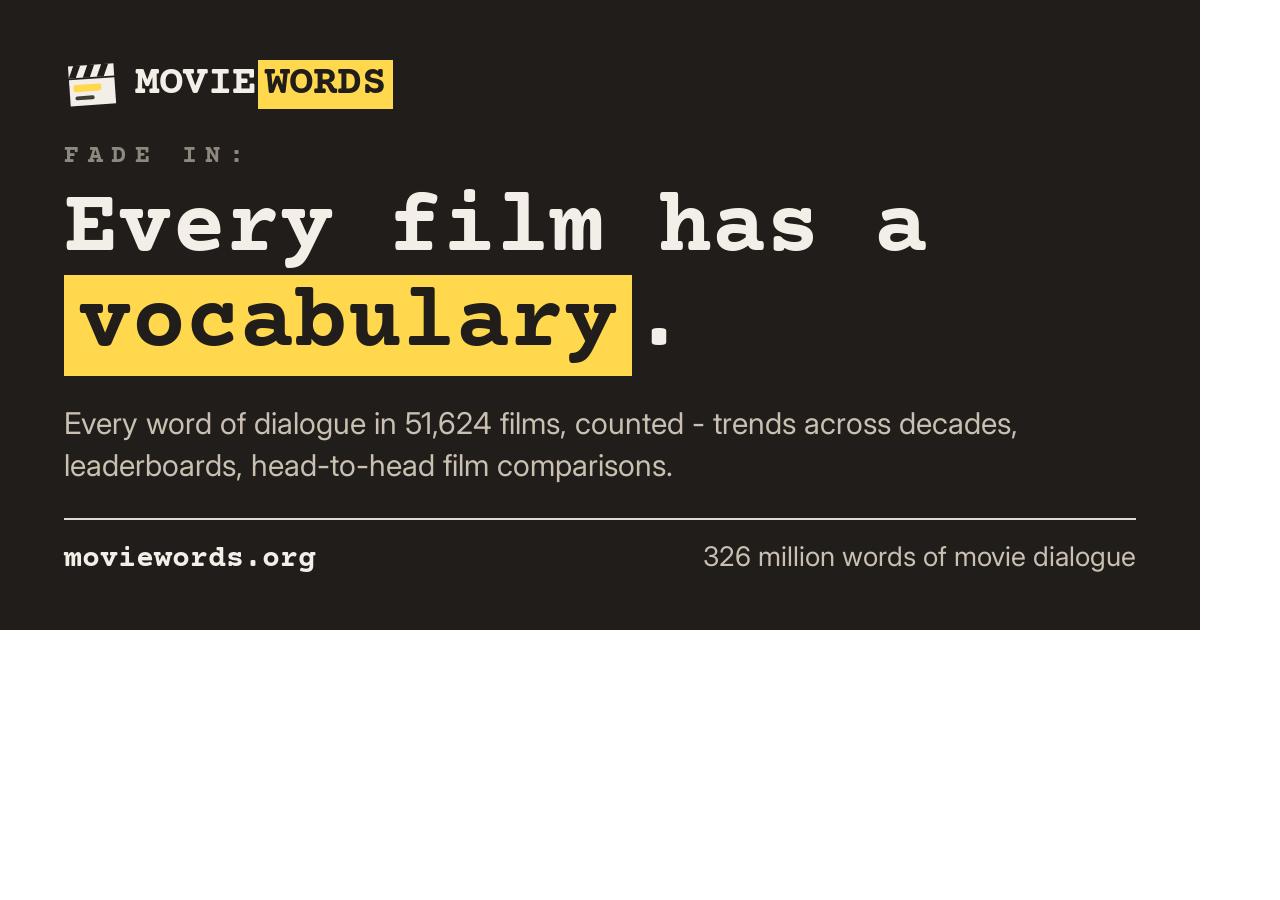
==== docs/launch/og-card.source.html @ 68063795 "chore(launch): refresh social preview card for public launch Prep for the HN/Reddit/social launch: -" ====
<!doctype html>
<html lang="en">
<head>
<meta charset="utf-8">
<style>
  @import url('https://fonts.googleapis.com/css2?family=Courier+Prime:wght@400;700&family=Inter:wght@400;500;600;800&display=swap');
  * { box-sizing: border-box; }
  html, body { margin: 0; padding: 0; }
  .card {
    width: 1200px; height: 630px;
    background: #201d1a; color: #f3efe8;
    padding: 56px 64px 54px;
    display: flex; flex-direction: column;
    font-family: Inter, sans-serif;
    -webkit-font-smoothing: antialiased;
  }
  /* Brand lockup: the clapperboard mark (inverted for the dark card so the
     board body reads light) + the MOVIEWORDS wordmark, matching the header. */
  .brand { display: inline-flex; align-items: center; gap: 15px; }
  .brand svg { width: 56px; height: 56px; display: block; }
  .wordmark { font-family: 'Courier Prime', monospace; font-weight: 700; font-size: 41px; letter-spacing: -0.02em; color: #f3efe8; }
  .wordmark .w { background: #ffd84d; color: #201d1a; padding: 1px 7px 2px; margin-left: 2px; }
  .fadein { font-family: 'Courier Prime', monospace; font-weight: 700; letter-spacing: 0.34em; color: #8f887e; font-size: 25px; margin-top: 30px; text-transform: uppercase; }
  .head { font-family: 'Courier Prime', monospace; font-weight: 700; color: #f3efe8; font-size: 90px; line-height: 1.06; margin-top: 12px; }
  .head .hl { background: #ffd84d; color: #201d1a; padding: 0 14px; }
  .sub { font-family: Inter, sans-serif; font-weight: 400; color: #c9c0b2; font-size: 30px; line-height: 1.42; margin-top: 28px; max-width: 1015px; }
  .spacer { flex: 1; }
  .rule { height: 2px; background: #f3efe8; opacity: 0.9; margin-bottom: 20px; }
  .foot { display: flex; justify-content: space-between; align-items: baseline; }
  .foot .domain { font-family: 'Courier Prime', monospace; font-weight: 700; color: #f3efe8; font-size: 30px; }
  .foot .tag { font-family: Inter, sans-serif; color: #c9c0b2; font-size: 27px; }
</style>
</head>
<body>
  <div class="card">
    <div class="brand">
      <svg viewBox="0 0 64 64" aria-hidden="true">
        <g transform="rotate(-4 32 32)">
          <path d="M6 10 L58 10 L58 24 L6 24 Z" fill="#f3efe8"/>
          <g fill="#201d1a">
            <path d="M12 10 L20 10 L14 24 L6 24 Z"/>
            <path d="M28 10 L36 10 L30 24 L22 24 Z"/>
            <path d="M44 10 L52 10 L46 24 L38 24 Z"/>
          </g>
          <rect x="6" y="26" width="52" height="30" fill="#f3efe8"/>
          <rect x="12" y="32" width="32" height="8" rx="3" fill="#ffd84d" transform="skewX(-4) translate(1 0)"/>
          <rect x="12" y="45" width="22" height="4.5" rx="2.25" fill="#201d1a" opacity="0.85"/>
        </g>
      </svg>
      <span class="wordmark">MOVIE<span class="w">WORDS</span></span>
    </div>
    <div class="fadein">Fade in:</div>
    <div class="head">Every film has a<br><span class="hl">vocabulary</span>.</div>
    <div class="sub">Every word of dialogue in 51,624 films, counted - trends across decades, leaderboards, head-to-head film comparisons.</div>
    <div class="spacer"></div>
    <div class="rule"></div>
    <div class="foot">
      <span class="domain">moviewords.org</span>
      <span class="tag">326 million words of movie dialogue</span>
    </div>
  </div>
</body>
</html>
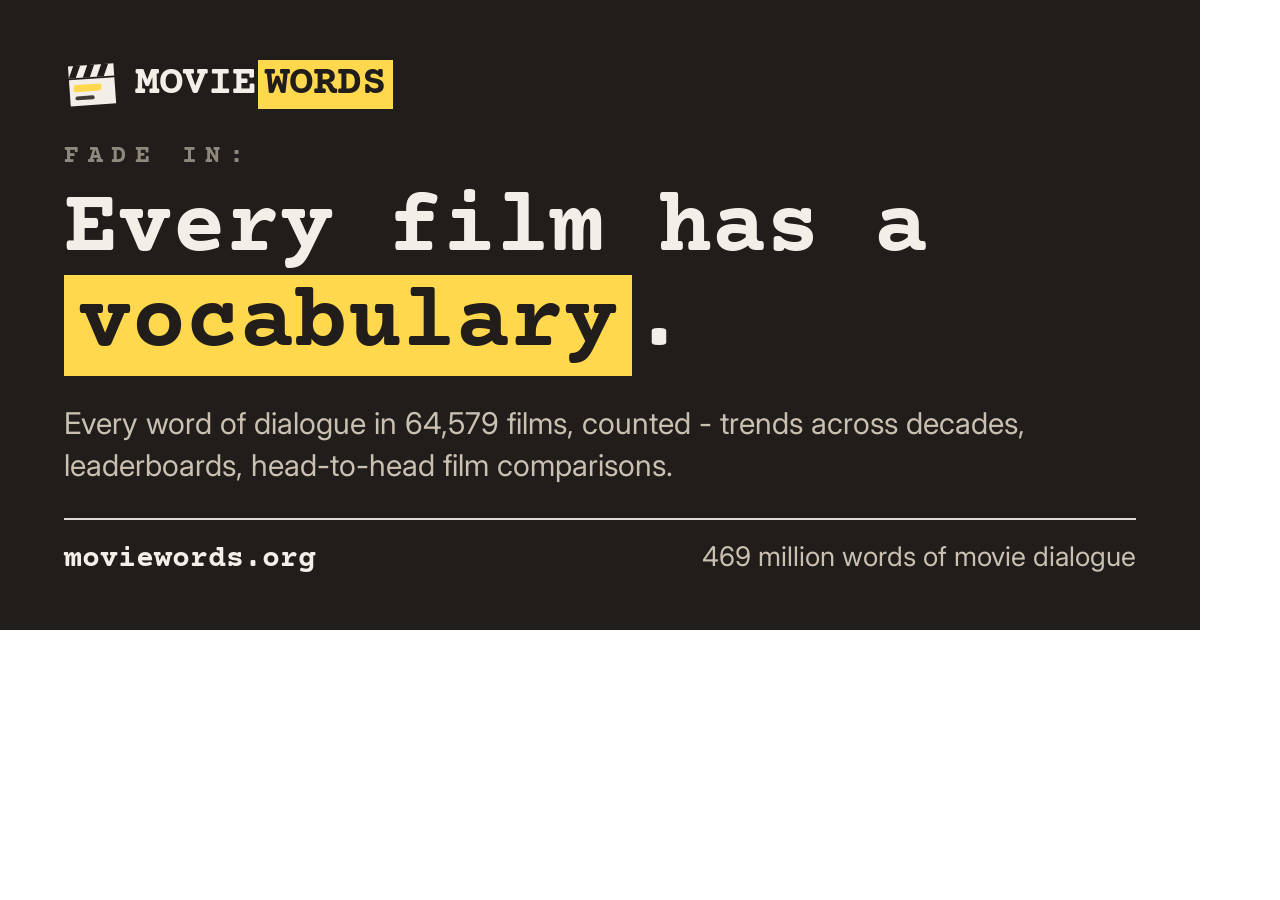
==== commit a56454d6: "chore: corpus grows to 35,066 en / 64,579 all films after subtitle fix - blocklist two mis-filed upl" ====
--- a/docs/launch/og-card.source.html
+++ b/docs/launch/og-card.source.html
@@ -51,12 +51,12 @@
     </div>
     <div class="fadein">Fade in:</div>
     <div class="head">Every film has a<br><span class="hl">vocabulary</span>.</div>
-    <div class="sub">Every word of dialogue in 51,624 films, counted - trends across decades, leaderboards, head-to-head film comparisons.</div>
+    <div class="sub">Every word of dialogue in 64,579 films, counted - trends across decades, leaderboards, head-to-head film comparisons.</div>
     <div class="spacer"></div>
     <div class="rule"></div>
     <div class="foot">
       <span class="domain">moviewords.org</span>
-      <span class="tag">326 million words of movie dialogue</span>
+      <span class="tag">469 million words of movie dialogue</span>
     </div>
   </div>
 </body>
